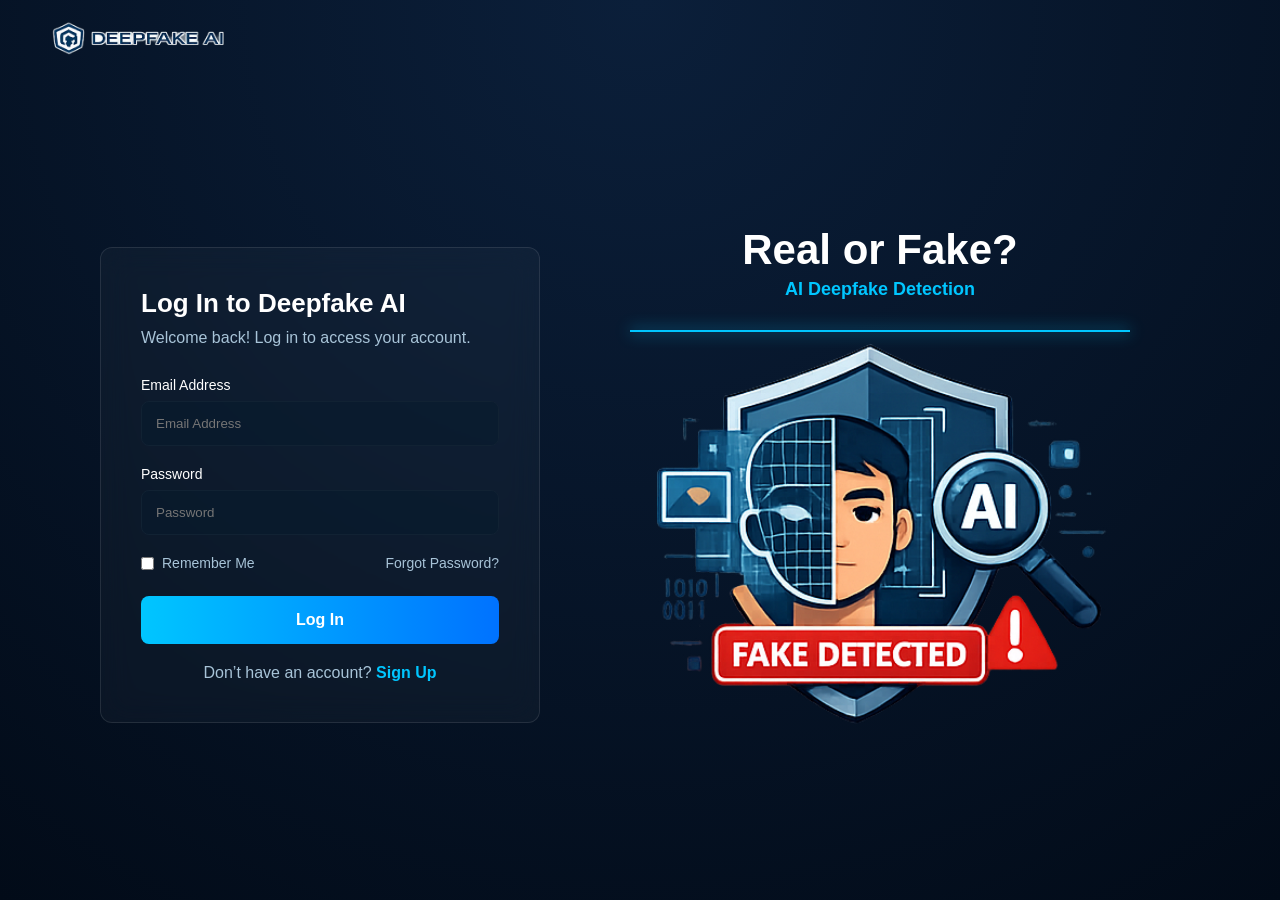
==== login.html @ 754be3c1 "Initial commit: Deepfake AI Detection Platform" ====
<!DOCTYPE html>
<html lang="en">

<head>
    <meta charset="UTF-8">
    <meta name="viewport" content="width=device-width, initial-scale=1.0">
    <title>Deepfake AI - Login</title>
    <style>
        * {
            margin: 0;
            padding: 0;
            box-sizing: border-box;
            font-family: Arial, sans-serif;
        }

        body {
            background: radial-gradient(circle at top, #0b1f3a, #020b18);
            color: white;
            min-height: 100vh;
        }

        .header {
            padding: 20px 50px;
            display: flex;
            align-items: center;
            gap: 10px;
            font-size: 24px;
            font-weight: bold;
            color: #66e0ff;
        }

        .header img {
            height: 35px;
            cursor: pointer;
        }

        .container {
            display: flex;
            align-items: center;
            justify-content: space-between;
            min-height: calc(100vh - 80px);
            padding: 40px 100px;
            gap: 40px;
        }

        .form-box {
            width: 440px;
            background: rgba(255, 255, 255, 0.03);
            border: 1px solid rgba(255, 255, 255, 0.1);
            backdrop-filter: blur(15px);
            padding: 40px;
            border-radius: 12px;
        }

        .form-box h2 {
            margin-bottom: 10px;
            font-size: 26px;
        }

        .form-box p {
            color: #a8c4d8;
            margin-bottom: 30px;
        }

        .input-group {
            margin-bottom: 20px;
        }

        .input-group label {
            display: block;
            margin-bottom: 8px;
            font-size: 14px;
            color: #fff;
        }

        .input-group input {
            width: 100%;
            padding: 14px;
            background: rgba(7, 26, 45, 0.5);
            border: 1px solid #123;
            border-radius: 8px;
            color: white;
            outline: none;
        }

        .row {
            display: flex;
            justify-content: space-between;
            font-size: 14px;
            color: #a8c4d8;
            margin-bottom: 25px;
        }

        .row span {
            display: flex;
            align-items: center;
            gap: 8px;
            cursor: pointer;
        }

        .btn {
            width: 100%;
            padding: 15px;
            background: linear-gradient(90deg, #00c6ff, #0072ff);
            border: none;
            border-radius: 8px;
            color: white;
            font-size: 16px;
            font-weight: bold;
            cursor: pointer;
        }

        .bottom-text {
            text-align: center;
            margin-top: 20px;
            color: #a8c4d8;
        }

        .bottom-text a {
            color: #00c6ff;
            text-decoration: none;
            font-weight: bold;
        }

        .visual-box {
            flex: 1;
            text-align: center;
        }

        .visual-box h1 {
            font-size: 42px;
            margin-bottom: 5px;
        }

        .visual-box p {
            color: #00c6ff;
            font-weight: bold;
            font-size: 18px;
            margin-bottom: 30px;
        }

        .image-container {
            position: relative;
            display: inline-block;
            width: 100%;
            max-width: 500px;
        }

        .image-container img {
            width: 100%;
            /* border-radius: 50% 50% 40% 40%;
            border: 1px solid rgba(0, 198, 255, 0.3); */
        }

        .scan-line {
            position: absolute;
            width: 100%;
            height: 2px;
            background: #00c6ff;
            top: 0;
            left: 0;
            box-shadow: 0 0 15px #00c6ff;
            animation: scan 4s linear infinite;
        }

        @keyframes scan {
            0% {
                top: 0;
            }

            100% {
                top: 100%;
            }
        }

        @media(max-width: 1024px) {
            .container {
                flex-direction: column;
                padding: 40px 20px;
                overflow-y: auto;
                height: auto;
            }

            .visual-box {
                display: none;
            }
        }
    </style>
</head>

<body>

    <div class="header">
        <img src="images/logo.png" alt="Logo" onclick="window.location.href='index.html'">
    </div>

    <div class="container">
        <div class="form-box">
            <h2>Log In to Deepfake AI</h2>
            <p>Welcome back! Log in to access your account.</p>

            <form id="loginForm">
                <div class="input-group">
                    <label>Email Address</label>
                    <input type="email" id="email" placeholder="Email Address" required>
                </div>

                <div class="input-group">
                    <label>Password</label>
                    <input type="password" id="password" placeholder="Password" required>
                </div>

                <div class="row">
                    <span><input type="checkbox"> Remember Me</span>
                    <span style="cursor: pointer;">Forgot Password?</span>
                </div>

                <button type="submit" class="btn">Log In</button>
            </form>

            <script>
                document.getElementById('loginForm').addEventListener('submit', (e) => {
                    e.preventDefault();
                    const email = document.getElementById('email').value;
                    localStorage.setItem('currentUser', email);
                    window.location.href = 'dashboard.html';
                });
            </script>

            <div class="bottom-text">
                Don’t have an account? <a href="signup.html">Sign Up</a>
            </div>
        </div>

        <div class="visual-box">
            <h1>Real or Fake?</h1>
            <p>AI Deepfake Detection</p>
            <div class="image-container">
                <img src="images/img2.png" alt="Face Detection">
                <div class="scan-line"></div>
            </div>
        </div>
    </div>

</body>

</html>
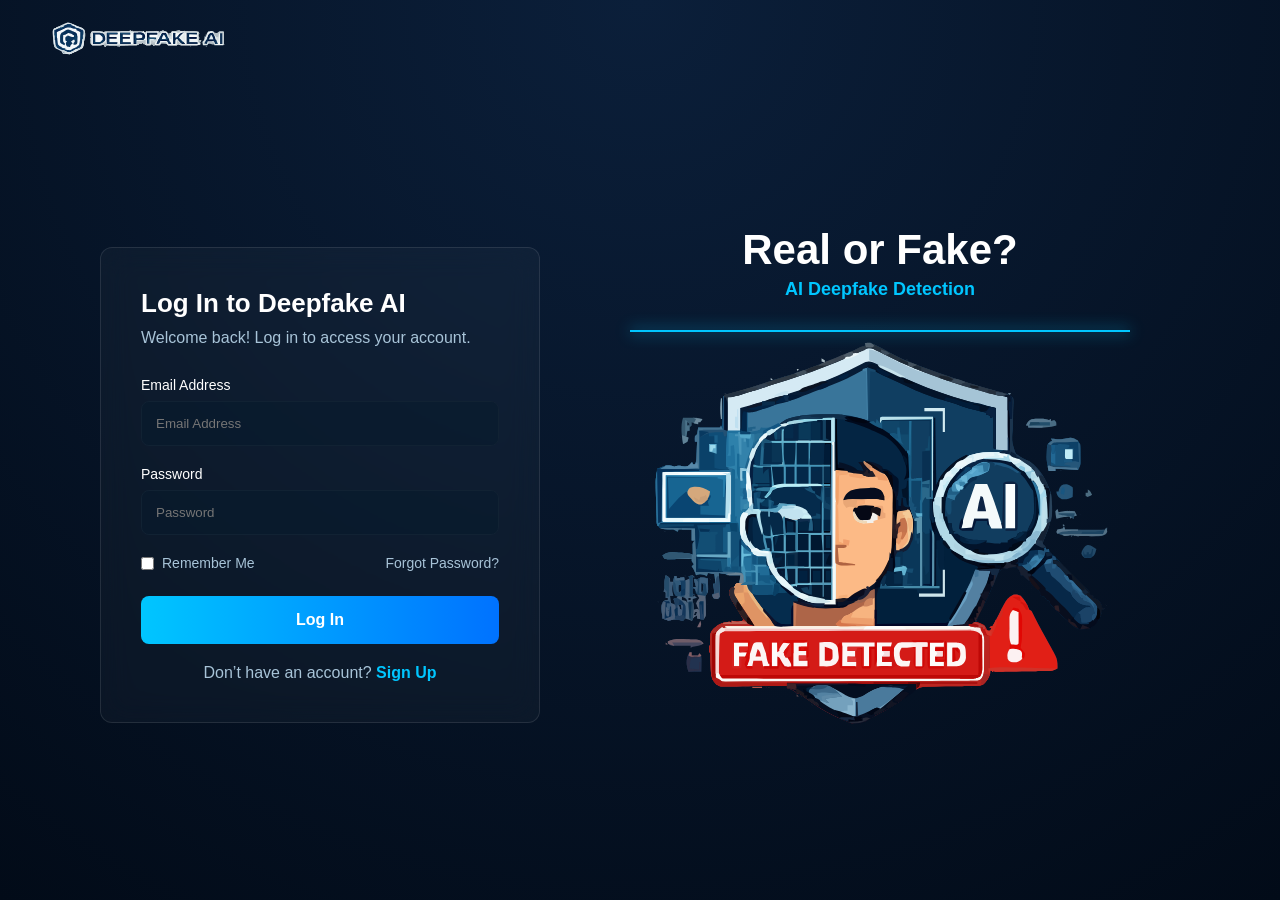
==== commit 7197383a: "Update login.html" ====
--- a/login.html
+++ b/login.html
@@ -191,7 +191,7 @@
 <body>
 
     <div class="header">
-        <img src="images/logo.png" alt="Logo" onclick="window.location.href='index.html'">
+        <img src="images/logo.svg" alt="Logo" onclick="window.location.href='index.html'">
     </div>
 
     <div class="container">
@@ -236,7 +236,7 @@
             <h1>Real or Fake?</h1>
             <p>AI Deepfake Detection</p>
             <div class="image-container">
-                <img src="images/img2.png" alt="Face Detection">
+                <img src="images/img2.svg" alt="Face Detection">
                 <div class="scan-line"></div>
             </div>
         </div>
@@ -244,4 +244,4 @@
 
 </body>
 
-</html>+</html>
